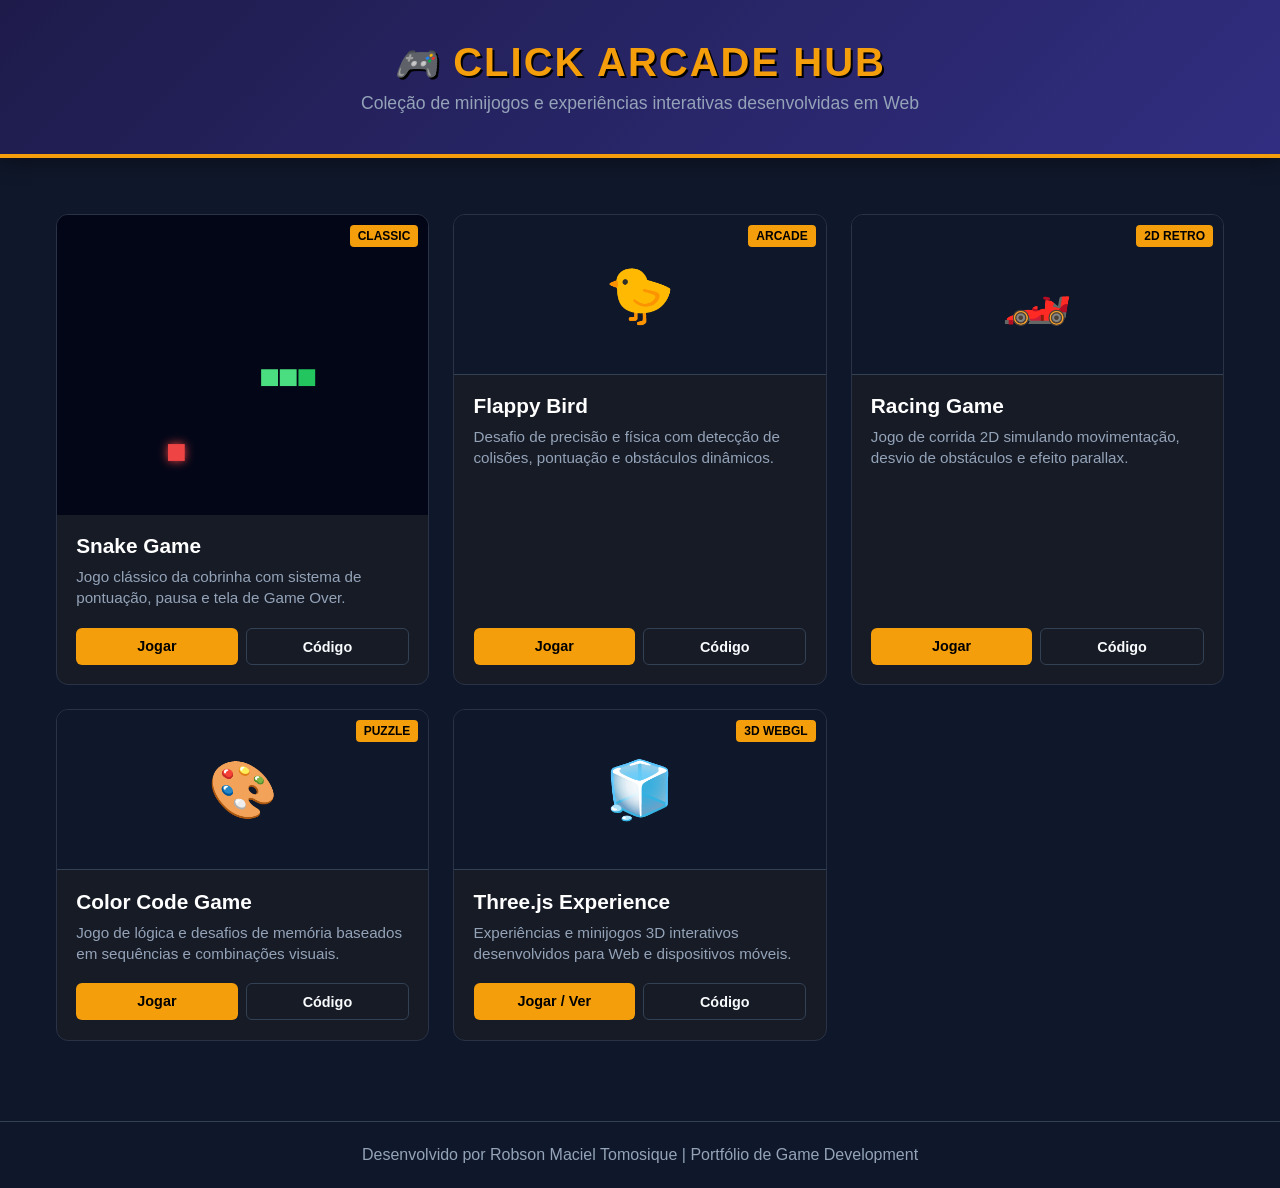
==== index.html @ 68fabe57 "Atualiza projeto inteiro" ====
<!DOCTYPE html>
<html lang="pt-BR">
<head>
  <meta charset="UTF-8" />
  <meta name="viewport" content="width=device-width, initial-scale=1.0" />
  <title>Arcade Hub | Meus Jogos</title>

</head>
<body>
  <link rel="stylesheet" href="./style.css" />
 
  <header class="header">
  <h1>
    <!-- Ícone do Joystick animado (Lucide, FontAwesome ou SVG) -->
    <i class="lucide-gamepad-2 header-logo-icon">🎮</i> 
    CLICK ARCADE HUB
  </h1>
  <p>Coleção de minijogos e experiências interativas desenvolvidas em Web</p>
</header>

  <main class="container">
    <div class="grid-games">
      
      <!-- Jogo 1: Snake Game -->
      <article class="game-card">
        <div class="game-thumb-container">
          <img src="assets/img/snake-game-preview.png" alt="Snake Game Preview">
          <span class="badge">Classic</span>
        </div>
        <div class="card-body">
          <h3>Snake Game</h3>
          <p>Jogo clássico da cobrinha com sistema de pontuação, pausa e tela de Game Over.</p>
          <div class="card-actions">
            <a href="./games/snake/index.html" class="btn btn-play">Jogar</a>
            <a href="https://github.com/RobsonMT2018/arcade-hub/tree/main/games/snake" target="_blank" class="btn btn-code">Código</a>
          </div>
        </div>
      </article>

      <!-- Jogo 2: Flappy Bird -->
      <article class="game-card">
        <div class="card-banner">
          🐤
          <span class="badge">Arcade</span>
        </div>
        <div class="card-body">
          <h3>Flappy Bird</h3>
          <p>Desafio de precisão e física com detecção de colisões, pontuação e obstáculos dinâmicos.</p>
          <div class="card-actions">
            <a href="./games/flappy/index.html" class="btn btn-play">Jogar</a>
            <a href="https://github.com/RobsonMT2018/arcade-hub/tree/main/games/flappy" target="_blank" class="btn btn-code">Código</a>
          </div>
        </div>
      </article>

      <!-- Jogo 3: Racing Game -->
      <article class="game-card">
        <div class="card-banner">
          🏎️
          <span class="badge">2D Retro</span>
        </div>
        <div class="card-body">
          <h3>Racing Game</h3>
          <p>Jogo de corrida 2D simulando movimentação, desvio de obstáculos e efeito parallax.</p>
          <div class="card-actions">
            <a href="./games/racing/index.html" class="btn btn-play">Jogar</a>
            <a href="https://github.com/RobsonMT2018/arcade-hub/tree/main/games/racing" target="_blank" class="btn btn-code">Código</a>
          </div>
        </div>
      </article>

      <!-- Jogo 4: Color Code Game -->
      <article class="game-card">
        <div class="card-banner">
          🎨
          <span class="badge">Puzzle</span>
        </div>
        <div class="card-body">
          <h3>Color Code Game</h3>
          <p>Jogo de lógica e desafios de memória baseados em sequências e combinações visuais.</p>
          <div class="card-actions">
            <a href="./games/color-code/index.html" class="btn btn-play">Jogar</a>
            <a href="https://github.com/RobsonMT2018/arcade-hub/tree/main/games/color-code" target="_blank" class="btn btn-code">Código</a>
          </div>
        </div>
      </article>

      <!-- Jogo 5: Three.js Experience -->
      <article class="game-card">
        <div class="card-banner">
          🧊
          <span class="badge">3D WebGL</span>
        </div>
        <div class="card-body">
          <h3>Three.js Experience</h3>
          <p>Experiências e minijogos 3D interativos desenvolvidos para Web e dispositivos móveis.</p>
          <div class="card-actions">
            <a href="./games/threejs/index.html" class="btn btn-play">Jogar / Ver</a>
            <a href="https://github.com/RobsonMT2018/arcade-hub/tree/main/games/threejs" target="_blank" class="btn btn-code">Código</a>
          </div>
        </div>
      </article>

    </div>
  </main>

  <footer>
    <p>Desenvolvido por Robson Maciel Tomosique | Portfólio de Game Development</p>
  </footer>

</body>
</html>
---- style.css ----
:root {
      --bg-color: #0f172a;
      --card-bg: #1e293b;
      --accent-color: #f59e0b;
      --text-color: #f8fafc;
      --text-muted: #94a3b8;
      --border-color: #334155;
    }

    * {
      box-sizing: border-box;
      margin: 0;
      padding: 0;
      font-family: 'Segoe UI', Tahoma, Geneva, Verdana, sans-serif;
    }

    body {
      background-color: var(--bg-color);
      color: var(--text-color);
      min-height: 100vh;
      display: flex;
      flex-direction: column;
    }

    header {
      background: linear-gradient(135deg, #1e1b4b, #312e81);
      padding: 2.5rem 1rem;
      text-align: center;
      border-bottom: 4px solid var(--accent-color);
      box-shadow: 0 4px 20px rgba(0, 0, 0, 0.4);
    }

    header h1 {
      font-size: 2.5rem;
      color: var(--accent-color);
      text-transform: uppercase;
      letter-spacing: 2px;
      text-shadow: 2px 2px 0px #000;
    }

    header p {
      color: var(--text-muted);
      margin-top: 0.5rem;
      font-size: 1.1rem;
    }

    .container {
      max-width: 1200px;
      margin: 2rem auto;
      padding: 0 1rem;
      width: 100%;
      flex: 1;
    }

    .grid-games {
      display: grid;
      grid-template-columns: repeat(auto-fit, minmax(280px, 1fr));
      gap: 1.5rem;
      margin-top: 1.5rem;
    }

    .game-card {
      background-color: var(--card-bg);
      border: 1px solid var(--border-color);
      border-radius: 12px;
      overflow: hidden;
      transition: transform 0.2s ease, box-shadow 0.2s ease;
      display: flex;
      flex-direction: column;
    }

    .game-card:hover {
      transform: translateY(-5px);
      box-shadow: 0 10px 25px rgba(245, 158, 11, 0.2);
      border-color: var(--accent-color);
    }

    .card-banner {
      height: 160px;
      background-color: #0f172a;
      display: flex;
      align-items: center;
      justify-content: center;
      font-size: 3.5rem;
      border-bottom: 1px solid var(--border-color);
      position: relative;
    }

    .badge {
      position: absolute;
      top: 10px;
      right: 10px;
      background-color: var(--accent-color);
      color: #000;
      font-weight: bold;
      font-size: 0.75rem;
      padding: 4px 8px;
      border-radius: 4px;
      text-transform: uppercase;
    }

    .card-body {
      padding: 1.2rem;
      display: flex;
      flex-direction: column;
      flex: 1;
    }

    .card-body h3 {
      font-size: 1.3rem;
      margin-bottom: 0.5rem;
      color: #fff;
    }

    .card-body p {
      color: var(--text-muted);
      font-size: 0.95rem;
      line-height: 1.4;
      margin-bottom: 1.2rem;
      flex: 1;
    }

    .card-actions {
      display: flex;
      gap: 0.5rem;
    }

    .btn {
      flex: 1;
      text-align: center;
      padding: 0.6rem 1rem;
      border-radius: 6px;
      text-decoration: none;
      font-weight: 600;
      font-size: 0.9rem;
      transition: background 0.2s;
    }

    .btn-play {
      background-color: var(--accent-color);
      color: #000;
    }

    .btn-play:hover {
      background-color: #d97706;
    }

    .btn-code {
      background-color: transparent;
      color: var(--text-color);
      border: 1px solid var(--border-color);
    }

    .btn-code:hover {
      background-color: var(--border-color);
    }

    footer {
      text-align: center;
      padding: 1.5rem;
      color: var(--text-muted);
      border-top: 1px solid var(--border-color);
      margin-top: 3rem;
    }


    /* ===================================================
   1. ANIMAÇÃO DO JOYSTICK NO CABEÇALHO
   =================================================== */
.header-logo-icon {
  display: inline-block;
  font-size: 2.2rem;
  color: #ff9800; /* Cor de destaque (laranja) */
  animation: floatJoystick 3s ease-in-out infinite, pulseGlow 2s infinite alternate;
  transform-origin: center;
}

/* Efeito de flutuação suave e leve rotação */
@keyframes floatJoystick {
  0% {
    transform: translateY(0px) rotate(0deg);
  }
  50% {
    transform: translateY(-6px) rotate(-5deg);
  }
  100% {
    transform: translateY(0px) rotate(0deg);
  }
}

/* Efeito de brilho pulsante */
@keyframes pulseGlow {
  from {
    filter: drop-shadow(0 0 2px rgba(255, 152, 0, 0.4));
  }
  to {
    filter: drop-shadow(0 0 10px rgba(255, 152, 0, 0.9));
  }
}

/* ===================================================
   2. GALERIA E CARDS COM IMAGENS (THUMBNAILS)
   =================================================== */
.game-card {
  background-color: #161b26;
  border: 1px solid #2a3245;
  border-radius: 12px;
  overflow: hidden; /* Garante que a imagem não saia da borda arredondada */
  transition: transform 0.3s ease, box-shadow 0.3s ease;
  display: flex;
  flex-direction: column;
}

.game-card:hover {
  transform: translateY(-5deg);
  box-shadow: 0 10px 20px rgba(0, 0, 0, 0.5);
}

/* Recipiente da Imagem do Jogo */
.game-thumb-container {
  width: 100%;
  height: 300px;
  position: relative;
  overflow: hidden;
  background-color: #0f131d;
}

.game-thumb-container img {
  width: 100%;
  height: 100%;
  object-fit: cover; /* Ajusta a imagem sem distorcer */
  transition: transform 0.4s ease;
}

/* Efeito Zoom na Imagem ao passar o mouse */
.game-card:hover .game-thumb-container img {
  transform: scale(1.08);
}

/* Badge/Tag de Categoria sobreposta à imagem */
.game-badge {
  position: absolute;
  top: 10px;
  right: 10px;
  background: rgba(18, 22, 32, 0.85);
  border: 1px solid #ff9800;
  color: #ff9800;
  padding: 4px 8px;
  font-size: 0.75rem;
  font-weight: bold;
  border-radius: 4px;
  backdrop-filter: blur(4px);
}

/* Conteúdo abaixo da Imagem */
.game-content {
  padding: 10px;
  display: flex;
  flex-direction: column;
  flex-grow: 1;
}

.game-title {
  color: #fff;
  font-size: 1.2rem;
  margin-bottom: 8px;
}

.game-description {
  color: #a0aec0;
  font-size: 0.88rem;
  margin-bottom: 16px;
  flex-grow: 1;
}

.game-actions {
  display: flex;
  gap: 10px;
}
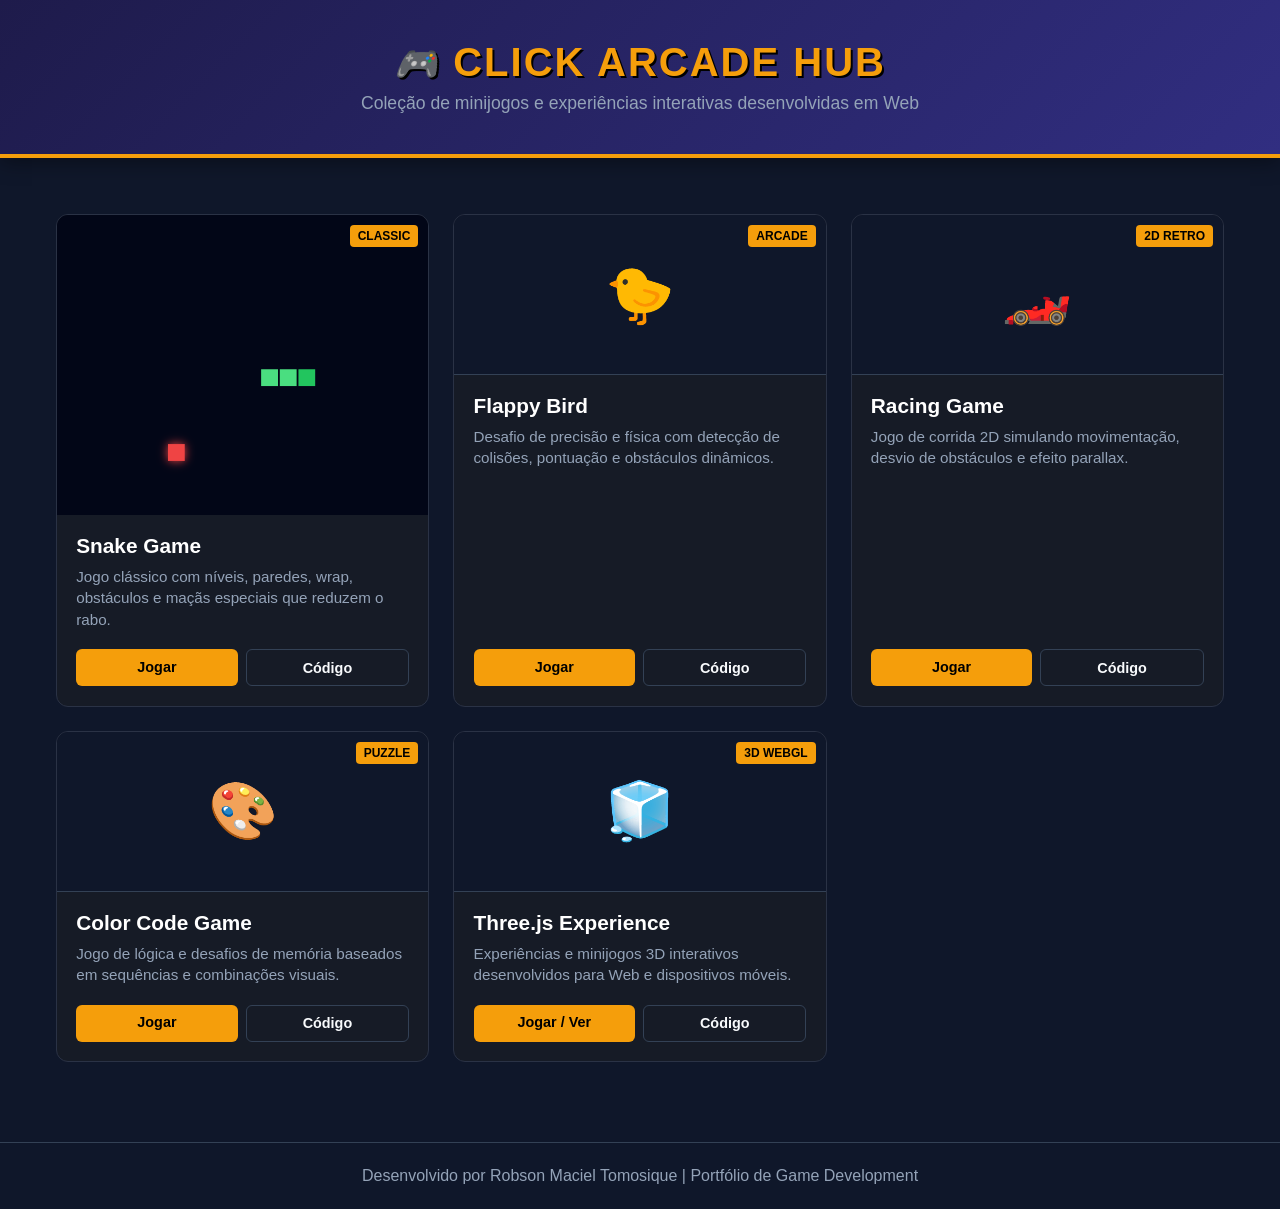
==== commit 950a7b24: "atualiza jogo" ====
--- a/index.html
+++ b/index.html
@@ -4,10 +4,9 @@
   <meta charset="UTF-8" />
   <meta name="viewport" content="width=device-width, initial-scale=1.0" />
   <title>Arcade Hub | Meus Jogos</title>
-
+  <link rel="stylesheet" href="./style.css" />
 </head>
 <body>
-  <link rel="stylesheet" href="./style.css" />
  
   <header class="header">
   <h1>
@@ -24,15 +23,15 @@
       <!-- Jogo 1: Snake Game -->
       <article class="game-card">
         <div class="game-thumb-container">
-          <img src="assets/img/snake-game-preview.png" alt="Snake Game Preview">
+          <img src="click-arcade-hub/assets/img/snake-game-preview.png" alt="Snake Game Preview">
           <span class="badge">Classic</span>
         </div>
         <div class="card-body">
           <h3>Snake Game</h3>
-          <p>Jogo clássico da cobrinha com sistema de pontuação, pausa e tela de Game Over.</p>
+          <p>Jogo clássico com níveis, paredes, wrap, obstáculos e maçãs especiais que reduzem o rabo.</p>
           <div class="card-actions">
-            <a href="./games/snake/index.html" class="btn btn-play">Jogar</a>
-            <a href="https://github.com/RobsonMT2018/arcade-hub/tree/main/games/snake" target="_blank" class="btn btn-code">Código</a>
+            <a href="click-arcade-hub/games/snake/index.html" class="btn btn-play">Jogar</a>
+            <a href="https://github.com/RobsonMT2018/arcade-hub/tree/main/click-arcade-hub/games/snake" target="_blank" class="btn btn-code">Código</a>
           </div>
         </div>
       </article>
@@ -47,7 +46,7 @@
           <h3>Flappy Bird</h3>
           <p>Desafio de precisão e física com detecção de colisões, pontuação e obstáculos dinâmicos.</p>
           <div class="card-actions">
-            <a href="./games/flappy/index.html" class="btn btn-play">Jogar</a>
+            <a href="click-arcade-hub/games/flappy/index.html" class="btn btn-play">Jogar</a>
             <a href="https://github.com/RobsonMT2018/arcade-hub/tree/main/games/flappy" target="_blank" class="btn btn-code">Código</a>
           </div>
         </div>
@@ -63,7 +62,7 @@
           <h3>Racing Game</h3>
           <p>Jogo de corrida 2D simulando movimentação, desvio de obstáculos e efeito parallax.</p>
           <div class="card-actions">
-            <a href="./games/racing/index.html" class="btn btn-play">Jogar</a>
+            <a href="click-arcade-hub/games/racing/index.html" class="btn btn-play">Jogar</a>
             <a href="https://github.com/RobsonMT2018/arcade-hub/tree/main/games/racing" target="_blank" class="btn btn-code">Código</a>
           </div>
         </div>
@@ -79,7 +78,7 @@
           <h3>Color Code Game</h3>
           <p>Jogo de lógica e desafios de memória baseados em sequências e combinações visuais.</p>
           <div class="card-actions">
-            <a href="./games/color-code/index.html" class="btn btn-play">Jogar</a>
+            <a href="click-arcade-hub/games/color-code/index.html" class="btn btn-play">Jogar</a>
             <a href="https://github.com/RobsonMT2018/arcade-hub/tree/main/games/color-code" target="_blank" class="btn btn-code">Código</a>
           </div>
         </div>
@@ -95,7 +94,7 @@
           <h3>Three.js Experience</h3>
           <p>Experiências e minijogos 3D interativos desenvolvidos para Web e dispositivos móveis.</p>
           <div class="card-actions">
-            <a href="./games/threejs/index.html" class="btn btn-play">Jogar / Ver</a>
+            <a href="click-arcade-hub/games/threejs/index.html" class="btn btn-play">Jogar / Ver</a>
             <a href="https://github.com/RobsonMT2018/arcade-hub/tree/main/games/threejs" target="_blank" class="btn btn-code">Código</a>
           </div>
         </div>
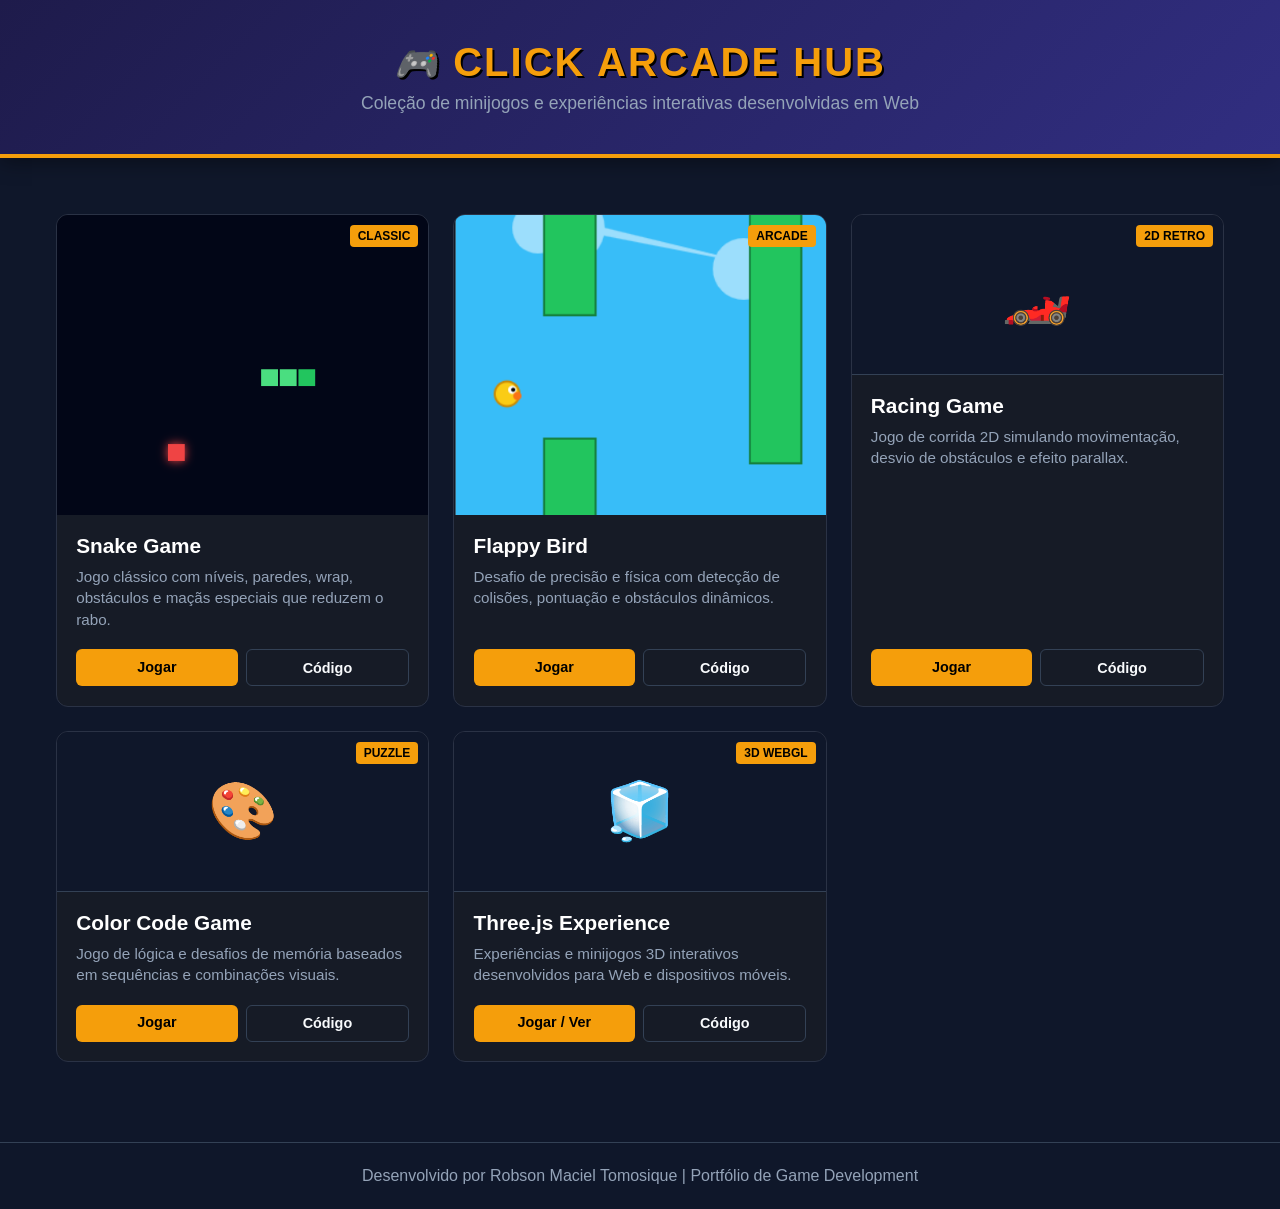
==== commit 82d14e0d: "nova imagem flappy" ====
--- a/index.html
+++ b/index.html
@@ -38,8 +38,8 @@
 
       <!-- Jogo 2: Flappy Bird -->
       <article class="game-card">
-        <div class="card-banner">
-          🐤
+        <div class="game-thumb-container">
+          <img src="click-arcade-hub/assets/img/flappy-game-preview.png" alt="Flappy Bird Preview">
           <span class="badge">Arcade</span>
         </div>
         <div class="card-body">
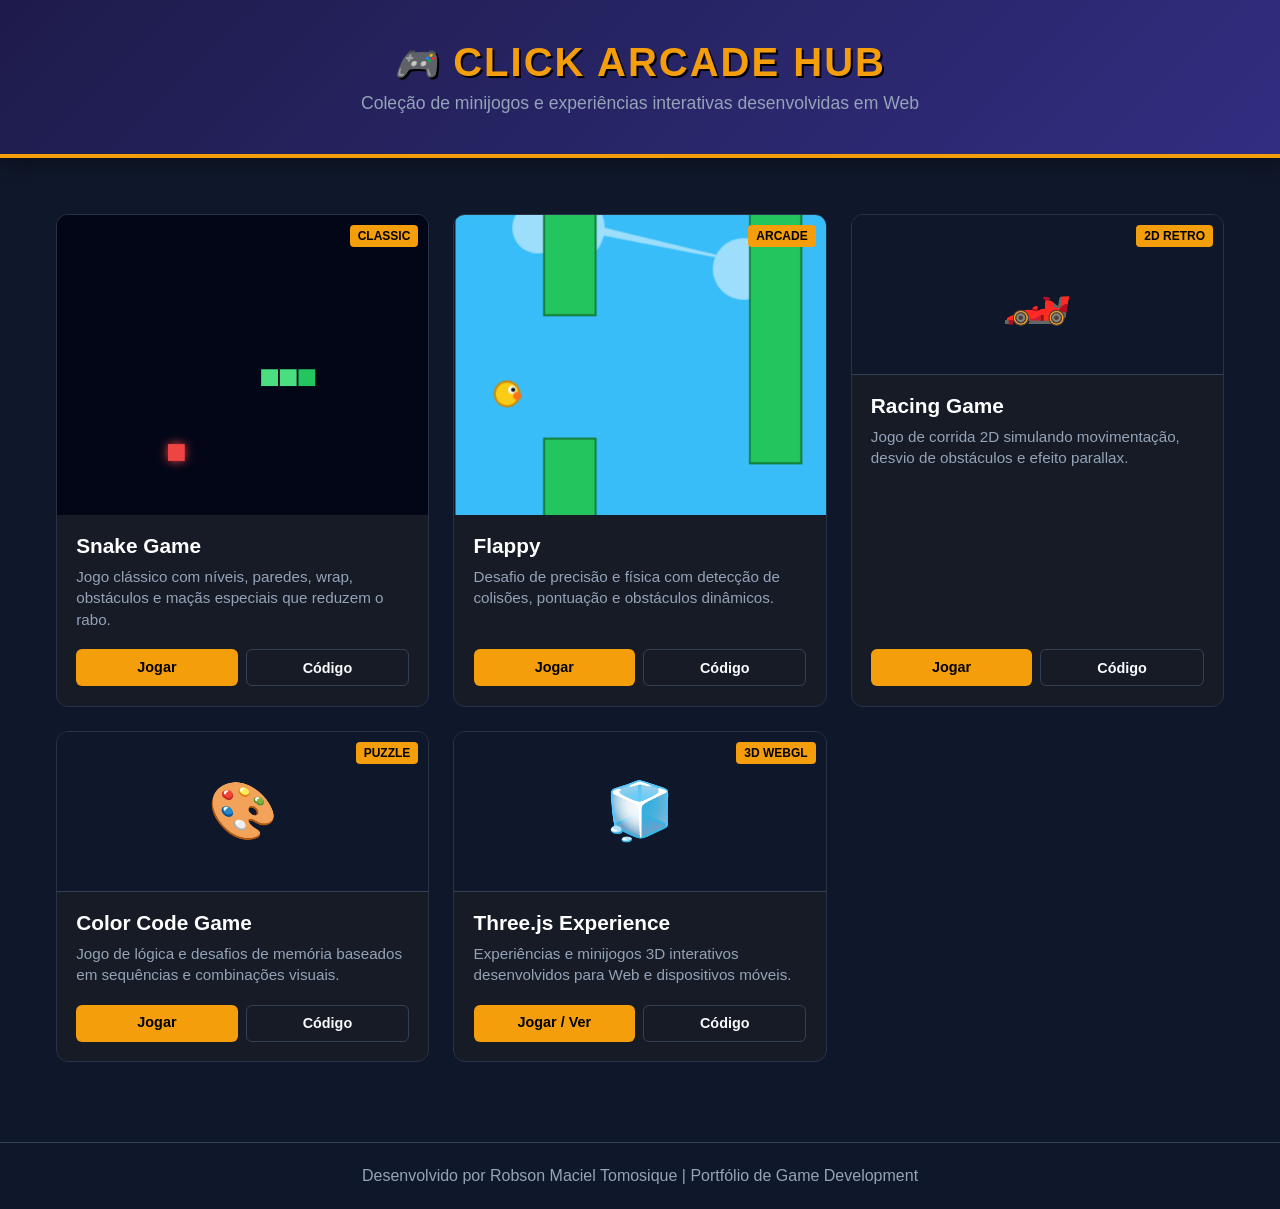
==== commit 293af5cc: "Atualiza projeto Arcade Hub" ====
--- a/index.html
+++ b/index.html
@@ -43,7 +43,7 @@
           <span class="badge">Arcade</span>
         </div>
         <div class="card-body">
-          <h3>Flappy Bird</h3>
+          <h3>Flappy</h3>
           <p>Desafio de precisão e física com detecção de colisões, pontuação e obstáculos dinâmicos.</p>
           <div class="card-actions">
             <a href="click-arcade-hub/games/flappy/index.html" class="btn btn-play">Jogar</a>
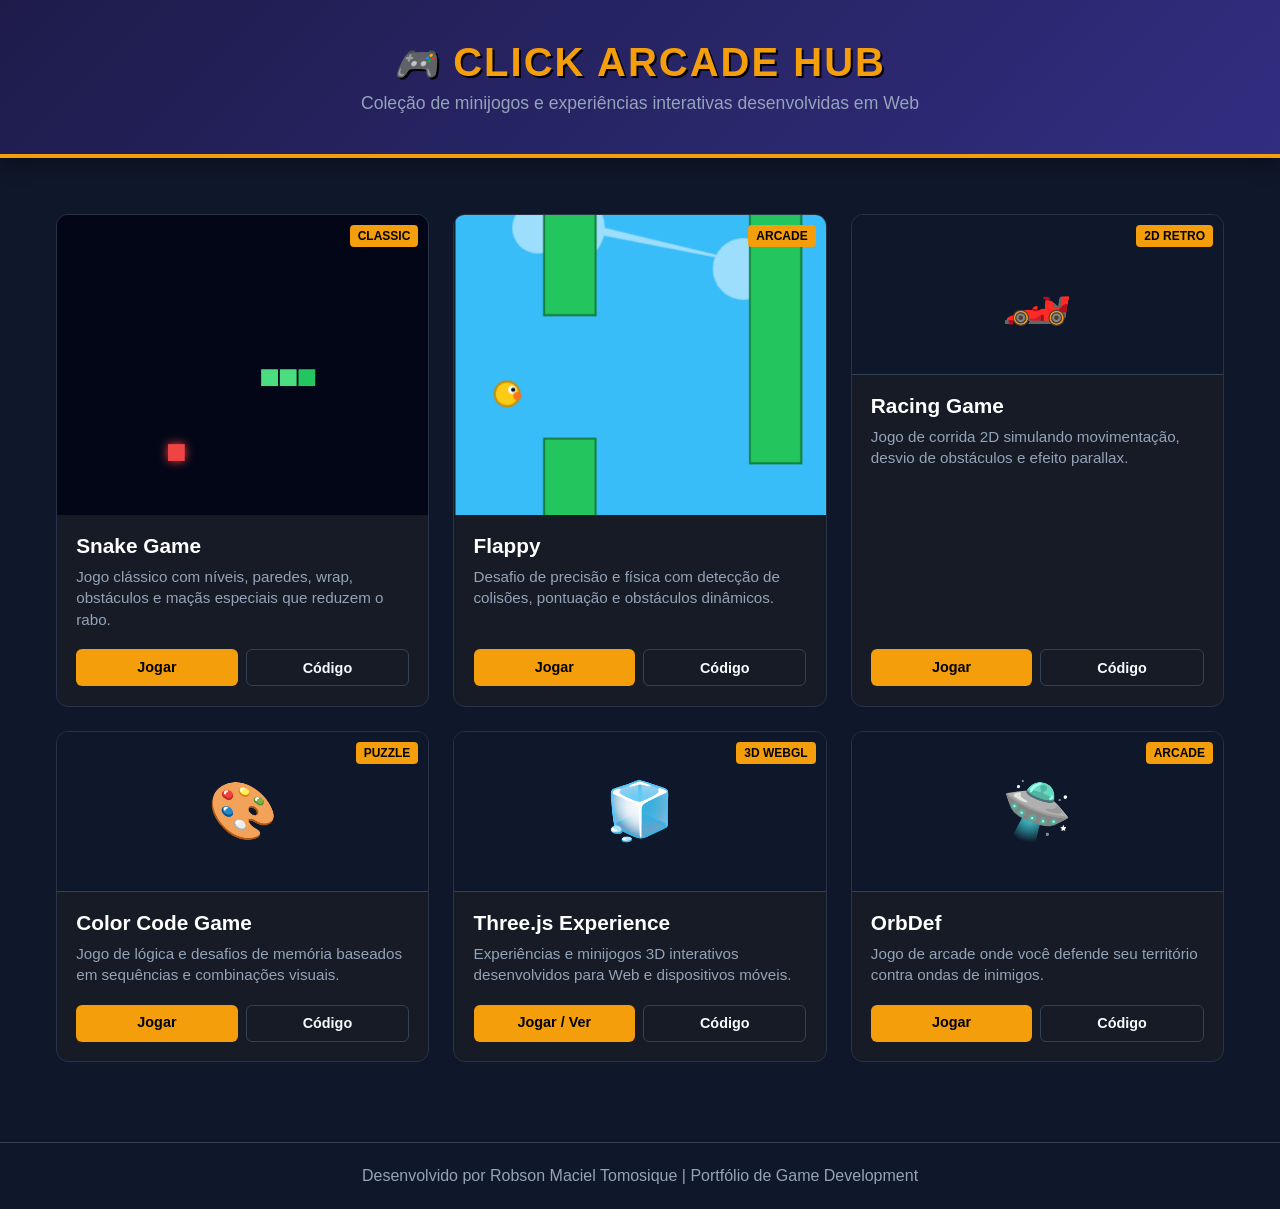
==== commit c2280d59: "jogo novo" ====
--- a/index.html
+++ b/index.html
@@ -100,6 +100,20 @@
         </div>
       </article>
 
+      <!-- Jogo 6: OrbDef-->
+       <article class="game-card">
+        <div class="card-banner">
+          🛸
+          <span class="badge">Arcade</span>
+        </div>
+        <div class="card-body">
+          <h3>OrbDef</h3>
+          <p>Jogo de arcade onde você defende seu território contra ondas de inimigos.</p>
+          <div class="card-actions">
+            <a href="click-arcade-hub/games/orbdef/index.html" class="btn btn-play">Jogar</a>
+            <a href="https://github.com/RobsonMT2018/arcade-hub/tree/main/games/orbdef" target="_blank" class="btn btn-code">Código</a>
+          </div>
+      </article>
     </div>
   </main>
 
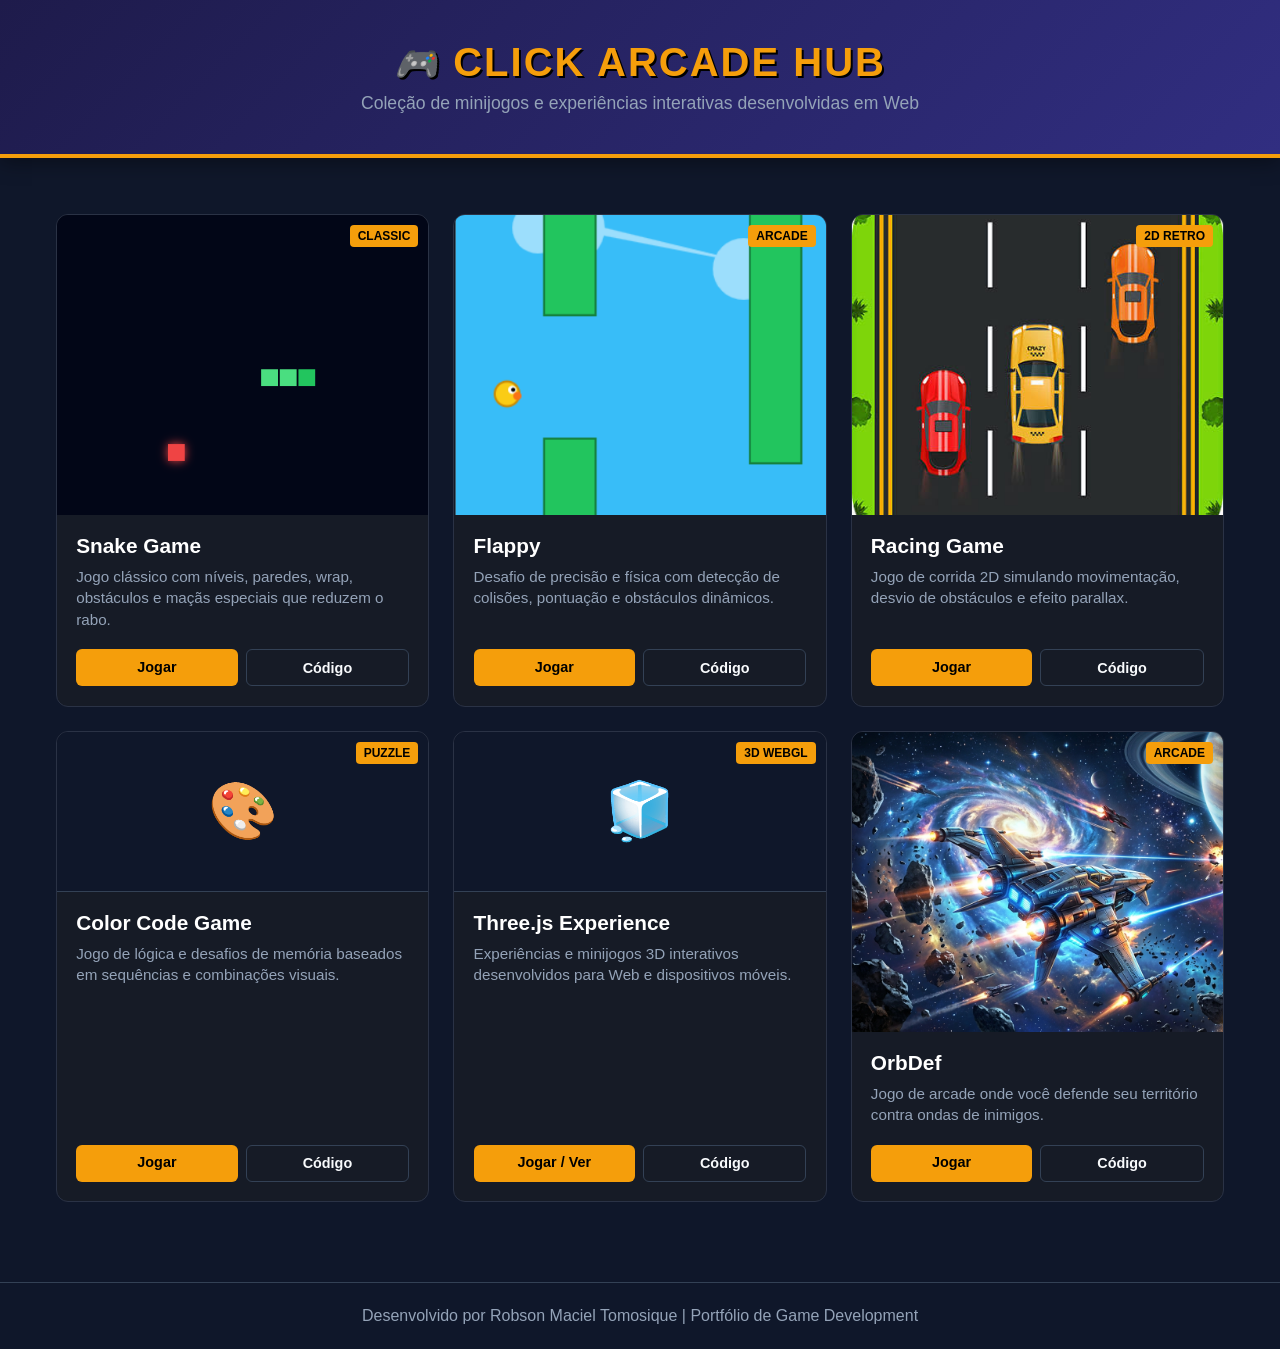
==== commit f2c38062: "jogo racing" ====
--- a/index.html
+++ b/index.html
@@ -54,8 +54,8 @@
 
       <!-- Jogo 3: Racing Game -->
       <article class="game-card">
-        <div class="card-banner">
-          🏎️
+        <div class="game-thumb-container">
+              <img src="click-arcade-hub/assets/img/racing-game-preview.png" alt="Racing Game Preview">
           <span class="badge">2D Retro</span>
         </div>
         <div class="card-body">
@@ -102,8 +102,8 @@
 
       <!-- Jogo 6: OrbDef-->
        <article class="game-card">
-        <div class="card-banner">
-          🛸
+           <div class="game-thumb-container">
+           <img src="click-arcade-hub/assets/img/orbdef-game-preview.png" alt="OrbDef Preview">
           <span class="badge">Arcade</span>
         </div>
         <div class="card-body">
@@ -113,6 +113,7 @@
             <a href="click-arcade-hub/games/orbdef/index.html" class="btn btn-play">Jogar</a>
             <a href="https://github.com/RobsonMT2018/arcade-hub/tree/main/games/orbdef" target="_blank" class="btn btn-code">Código</a>
           </div>
+        </div>
       </article>
     </div>
   </main>
